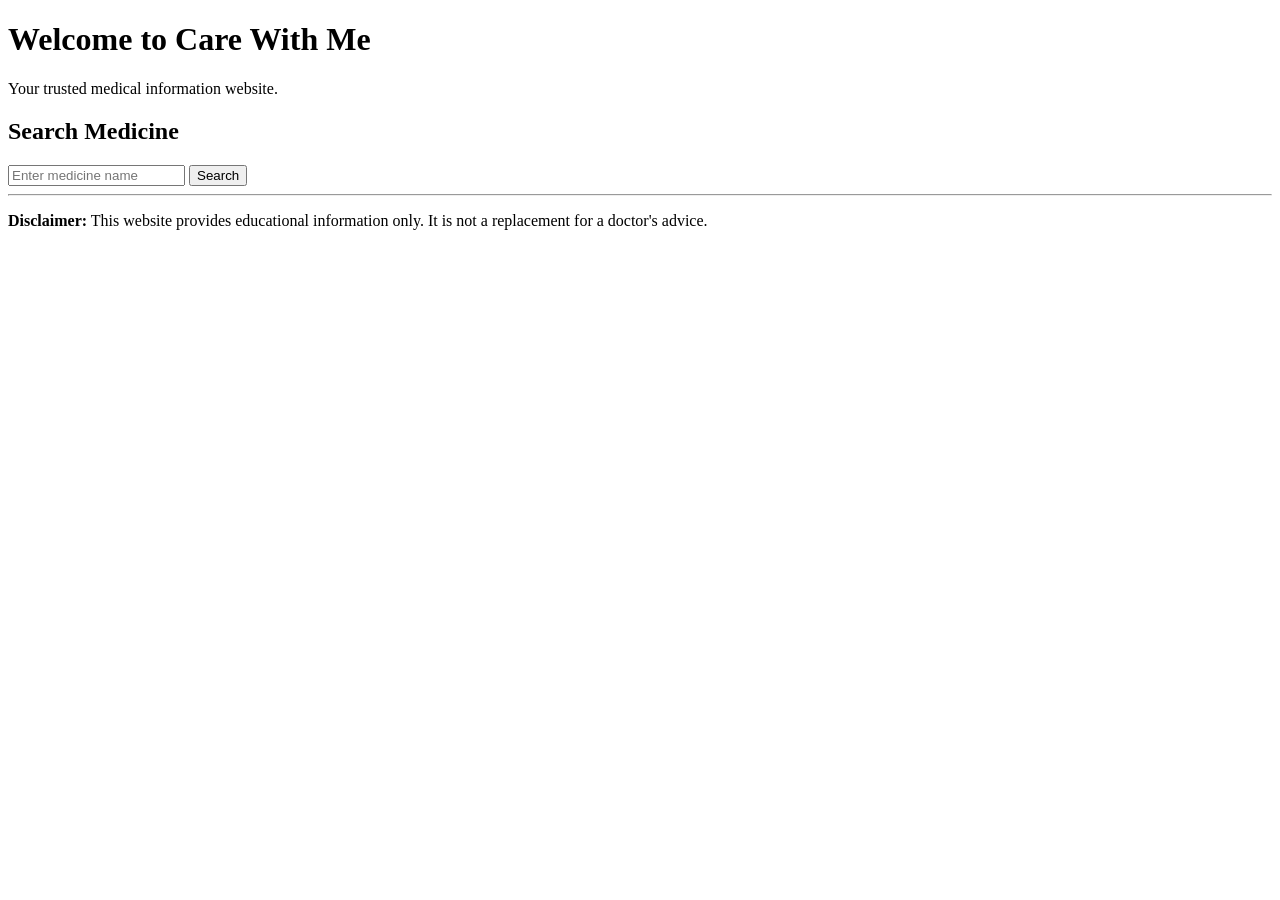
==== index.html @ d3df70db "Create index.html" ====
<!DOCTYPE html>
<html>
<head>
  <title>Care With Me</title>
</head>
<body>
  <h1>Welcome to Care With Me</h1>
  <p>Your trusted medical information website.</p>

  <h2>Search Medicine</h2>
  <input type="text" placeholder="Enter medicine name">
  <button>Search</button>

  <hr>

  <p><b>Disclaimer:</b> This website provides educational information only. It is not a replacement for a doctor's advice.</p>
</body>
</html>
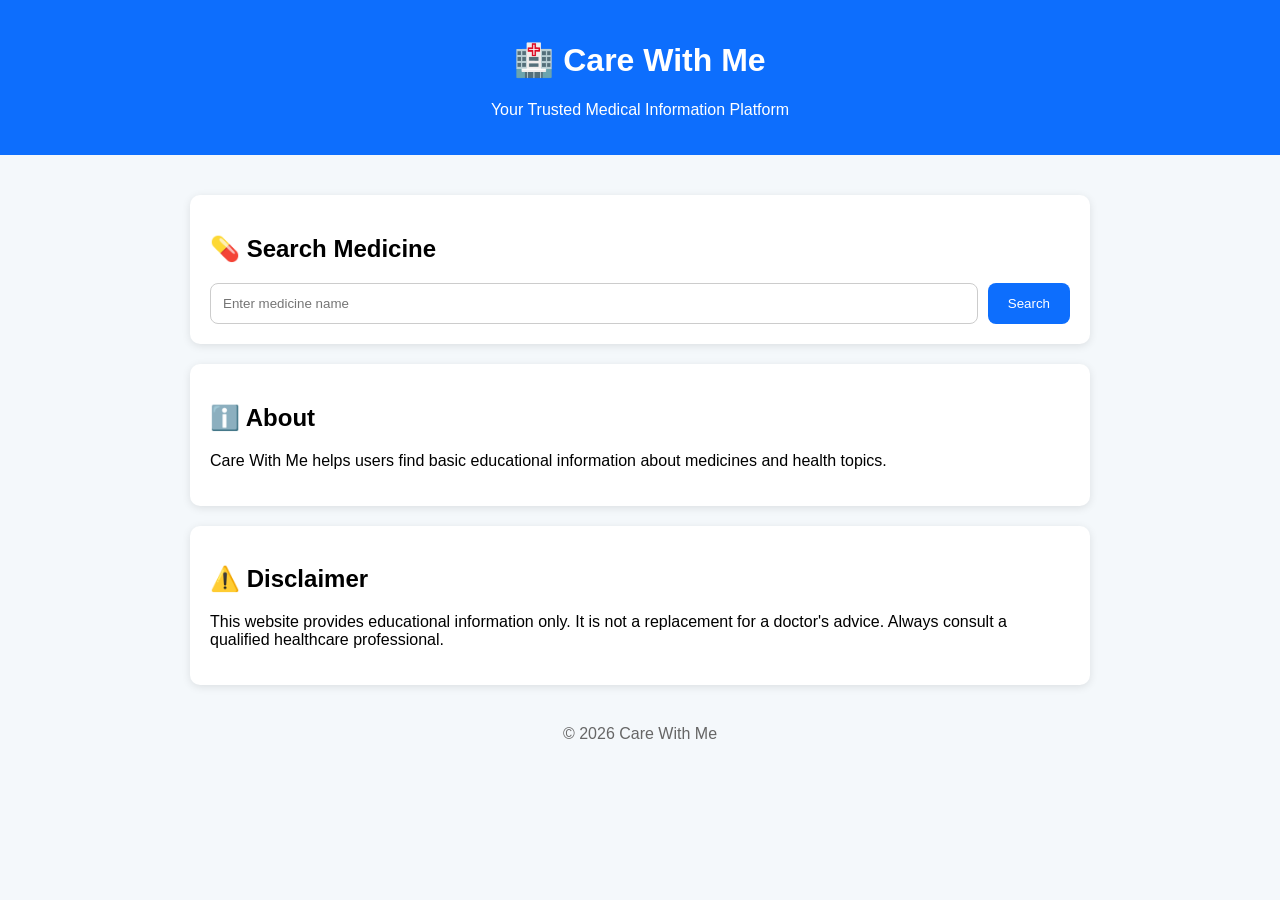
==== commit cdd46c2f: "Update index.html" ====
--- a/index.html
+++ b/index.html
@@ -1,18 +1,43 @@
 <!DOCTYPE html>
-<html>
+<html lang="en">
 <head>
-  <title>Care With Me</title>
+<meta charset="UTF-8">
+<meta name="viewport" content="width=device-width, initial-scale=1.0">
+<title>Care With Me</title>
+<link rel="stylesheet" href="style.css">
 </head>
 <body>
-  <h1>Welcome to Care With Me</h1>
-  <p>Your trusted medical information website.</p>
 
-  <h2>Search Medicine</h2>
-  <input type="text" placeholder="Enter medicine name">
-  <button>Search</button>
+<header>
+<h1>🏥 Care With Me</h1>
+<p>Your Trusted Medical Information Platform</p>
+</header>
 
-  <hr>
+<div class="container">
 
-  <p><b>Disclaimer:</b> This website provides educational information only. It is not a replacement for a doctor's advice.</p>
+<div class="card">
+<h2>💊 Search Medicine</h2>
+<div class="search-box">
+<input type="text" placeholder="Enter medicine name">
+<button>Search</button>
+</div>
+</div>
+
+<div class="card">
+<h2>ℹ️ About</h2>
+<p>Care With Me helps users find basic educational information about medicines and health topics.</p>
+</div>
+
+<div class="card">
+<h2>⚠️ Disclaimer</h2>
+<p>This website provides educational information only. It is not a replacement for a doctor's advice. Always consult a qualified healthcare professional.</p>
+</div>
+
+</div>
+
+<footer>
+© 2026 Care With Me
+</footer>
+
 </body>
 </html>
--- a/style.css
+++ b/style.css
@@ -0,0 +1,53 @@
+body{
+  margin:0;
+  font-family:Arial,sans-serif;
+  background:#f4f8fb;
+}
+
+header{
+  background:#0d6efd;
+  color:white;
+  text-align:center;
+  padding:20px;
+}
+
+.container{
+  width:90%;
+  max-width:900px;
+  margin:auto;
+  padding:20px;
+}
+
+.search-box{
+  display:flex;
+  gap:10px;
+}
+
+input{
+  flex:1;
+  padding:12px;
+  border:1px solid #ccc;
+  border-radius:8px;
+}
+
+button{
+  padding:12px 20px;
+  background:#0d6efd;
+  color:white;
+  border:none;
+  border-radius:8px;
+}
+
+.card{
+  background:white;
+  margin-top:20px;
+  padding:20px;
+  border-radius:10px;
+  box-shadow:0 2px 8px rgba(0,0,0,.1);
+}
+
+footer{
+  text-align:center;
+  padding:20px;
+  color:#666;
+}
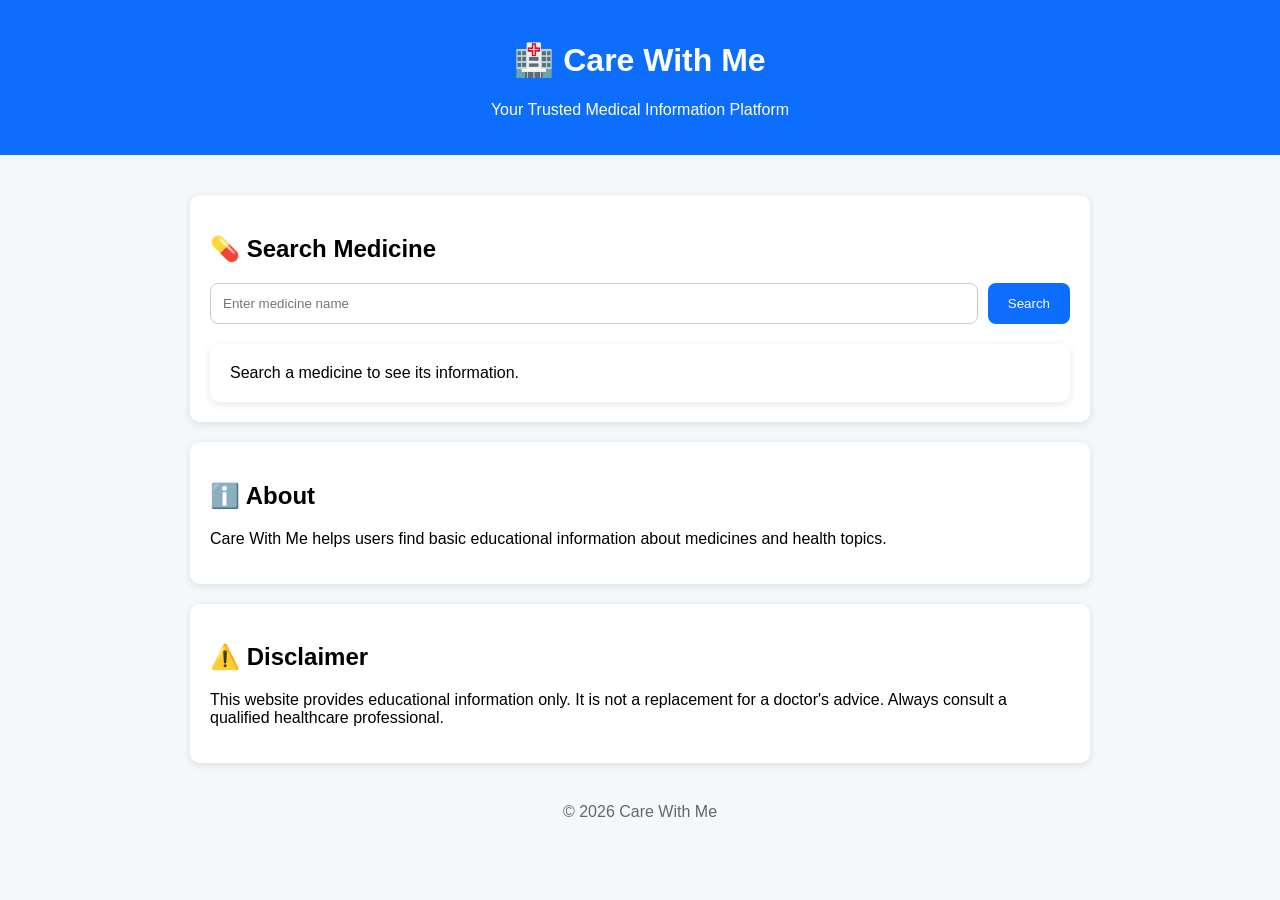
==== commit 34691757: "Update index.html" ====
--- a/index.html
+++ b/index.html
@@ -1,3 +1,4 @@
+
 <!DOCTYPE html>
 <html lang="en">
 <head>
@@ -17,10 +18,16 @@
 
 <div class="card">
 <h2>💊 Search Medicine</h2>
+
 <div class="search-box">
-<input type="text" placeholder="Enter medicine name">
-<button>Search</button>
+<input id="medicine" type="text" placeholder="Enter medicine name">
+<button onclick="searchMedicine()">Search</button>
 </div>
+
+<div id="result" class="card" style="margin-top:20px;">
+Search a medicine to see its information.
+</div>
+
 </div>
 
 <div class="card">
@@ -39,5 +46,7 @@
 © 2026 Care With Me
 </footer>
 
+<script src="script.js"></script>
+
 </body>
 </html>
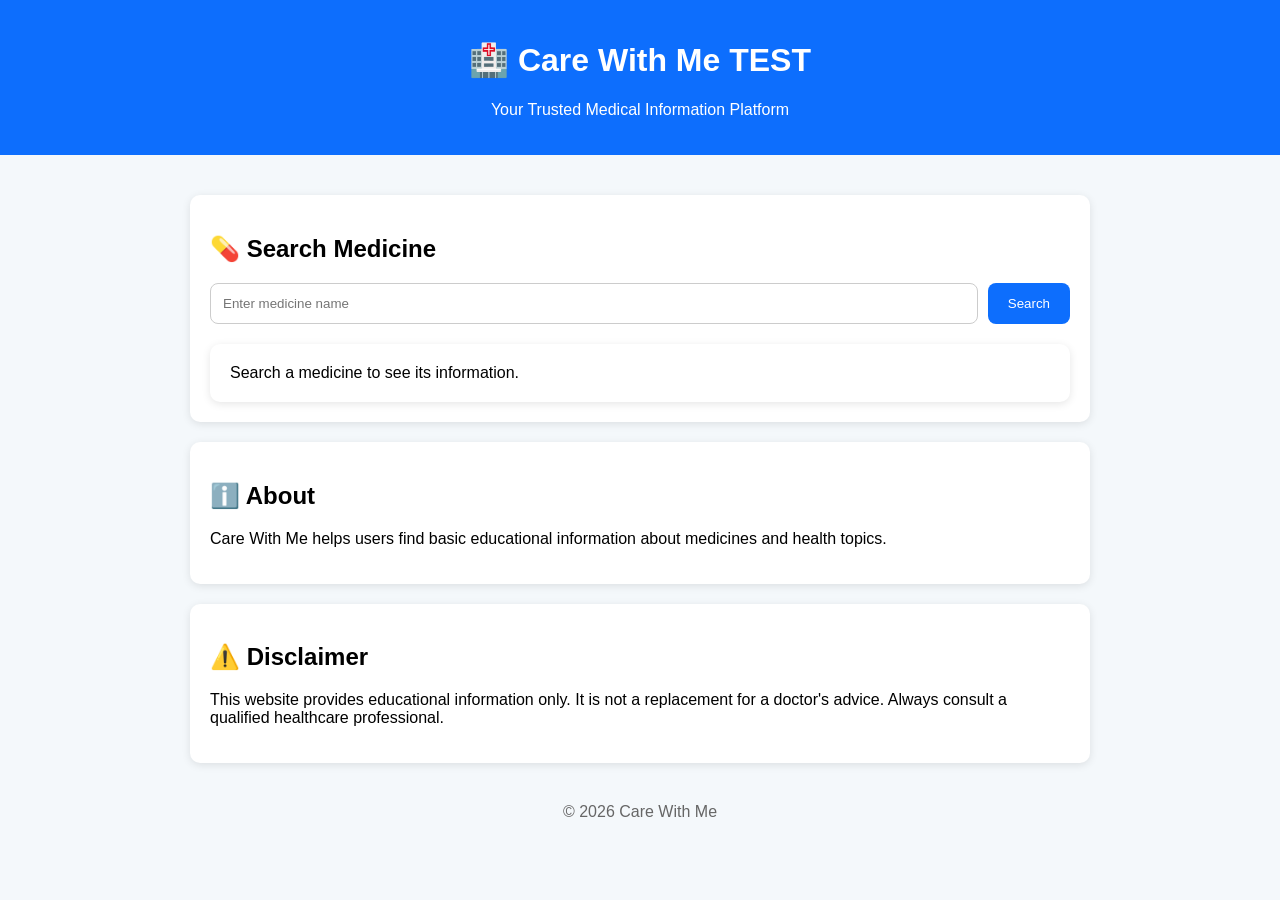
==== commit 019d3d8d: "Update index.html" ====
--- a/index.html
+++ b/index.html
@@ -10,7 +10,7 @@
 <body>
 
 <header>
-<h1>🏥 Care With Me</h1>
+<h1>🏥 Care With Me TEST</h1>
 <p>Your Trusted Medical Information Platform</p>
 </header>
 
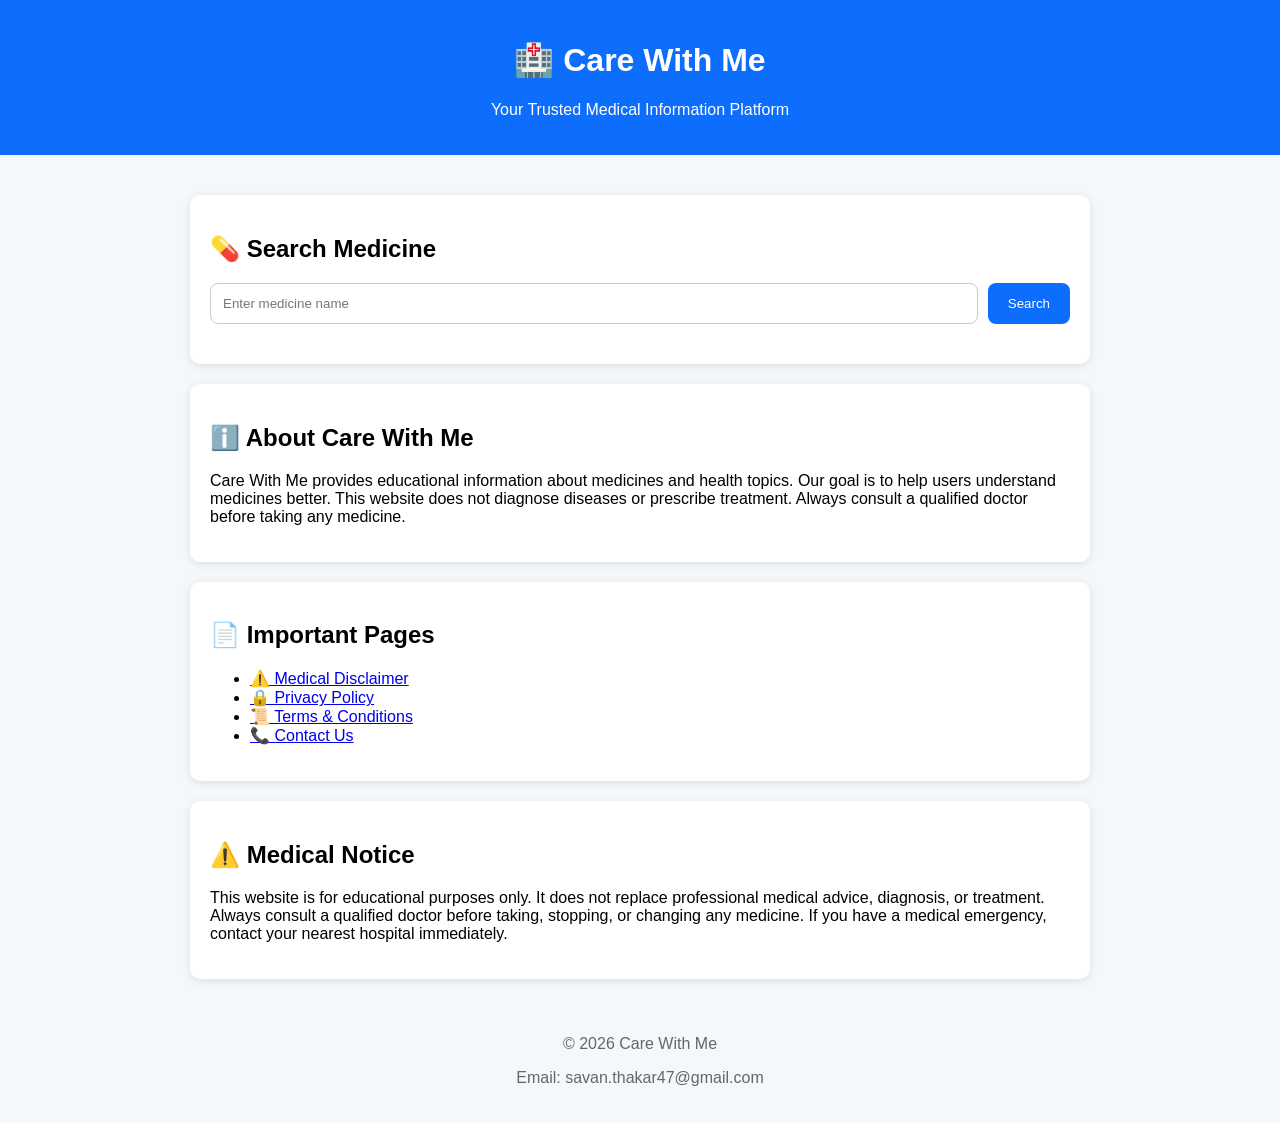
==== commit 9ba4480c: "Update index.html" ====
--- a/index.html
+++ b/index.html
@@ -1,4 +1,3 @@
-
 <!DOCTYPE html>
 <html lang="en">
 <head>
@@ -7,10 +6,11 @@
 <title>Care With Me</title>
 <link rel="stylesheet" href="style.css">
 </head>
+
 <body>
 
 <header>
-<h1>🏥 Care With Me TEST</h1>
+<h1>🏥 Care With Me</h1>
 <p>Your Trusted Medical Information Platform</p>
 </header>
 
@@ -20,30 +20,54 @@
 <h2>💊 Search Medicine</h2>
 
 <div class="search-box">
-<input id="medicine" type="text" placeholder="Enter medicine name">
+<input type="text" id="medicine" placeholder="Enter medicine name">
 <button onclick="searchMedicine()">Search</button>
 </div>
 
-<div id="result" class="card" style="margin-top:20px;">
-Search a medicine to see its information.
-</div>
+<div id="result" style="margin-top:20px;"></div>
 
 </div>
 
 <div class="card">
-<h2>ℹ️ About</h2>
-<p>Care With Me helps users find basic educational information about medicines and health topics.</p>
+<h2>ℹ️ About Care With Me</h2>
+
+<p>
+Care With Me provides educational information about medicines and health topics.
+Our goal is to help users understand medicines better.
+This website does not diagnose diseases or prescribe treatment.
+Always consult a qualified doctor before taking any medicine.
+</p>
+
 </div>
 
 <div class="card">
-<h2>⚠️ Disclaimer</h2>
-<p>This website provides educational information only. It is not a replacement for a doctor's advice. Always consult a qualified healthcare professional.</p>
+<h2>📄 Important Pages</h2>
+
+<ul>
+<li><a href="disclaimer.html">⚠️ Medical Disclaimer</a></li>
+<li><a href="privacy.html">🔒 Privacy Policy</a></li>
+<li><a href="terms.html">📜 Terms & Conditions</a></li>
+<li><a href="contact.html">📞 Contact Us</a></li>
+</ul>
+
+</div>
+<div class="card">
+<h2>⚠️ Medical Notice</h2>
+
+<p>
+This website is for educational purposes only.
+It does not replace professional medical advice, diagnosis, or treatment.
+Always consult a qualified doctor before taking, stopping, or changing any medicine.
+If you have a medical emergency, contact your nearest hospital immediately.
+</p>
+
 </div>
 
 </div>
 
 <footer>
-© 2026 Care With Me
+<p>© 2026 Care With Me</p>
+<p>Email: savan.thakar47@gmail.com</p>
 </footer>
 
 <script src="script.js"></script>
